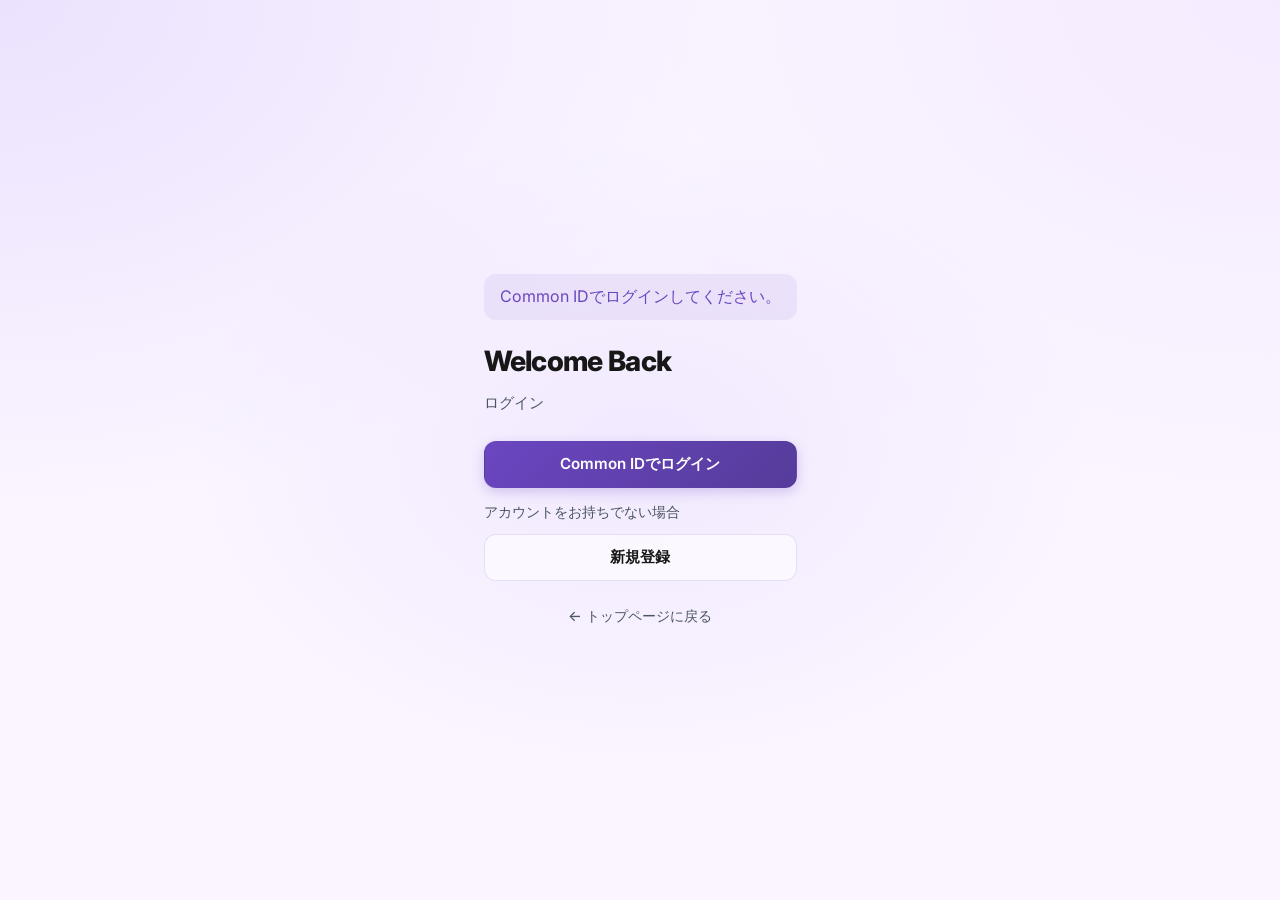
==== html/login.html @ d462a317 "fix/auth-firebase-to-common-id" ====
<!doctype html>
<html lang="ja">

<head>
    <meta charset="utf-8" />
    <meta name="viewport" content="width=device-width, initial-scale=1" />
    <title>ログイン | くじ引き</title>
    <link rel="stylesheet" href="/css/style.css" />
</head>

<body class="admin-body">
    <div class="admin-layout" style="justify-content: center; align-items: center;">
        <main class="content-body" style="padding: 20px;">
            <div id="admin-status" class="admin-notice">Common IDでログインしてください。</div>

            <section class="admin-card auth-card">
                <div class="auth-card-header">
                    <h1 style="font-size: 1.75rem; font-weight: 800; letter-spacing: -0.025em; margin-bottom: 8px;">Welcome Back</h1>
                    <p style="color: var(--text-muted); font-size: 0.95rem;">ログイン</p>
                </div>
                <a href="/auth/login" class="btn primary" style="width: 100%; margin-top: 12px;">Common IDでログイン</a>

                <div class="auth-card-footer">
                    <p style="font-size: 0.9rem; color: var(--text-muted); margin-bottom: 12px;">アカウントをお持ちでない場合</p>
                    <a href="/signin" class="btn" style="width: 100%;">新規登録</a>
                </div>
            </section>
            
            <div style="text-align: center; margin-top: 24px;">
                <a href="/" style="color: var(--text-muted); text-decoration: none; font-size: 0.9rem; font-weight: 500;">← トップページに戻る</a>
            </div>
        </main>
    </div>

</body>

</html>
---- css/style.css ----
@import url('https://fonts.googleapis.com/css2?family=Inter:wght@400;500;600;700;800&display=swap');

:root {
    --bg: #faf5ff;
    --accent: #6b46c1;
    --accent-dark: #553c9a;
    --accent-glow: rgba(107, 70, 193, 0.2);
    --glass-bg: rgba(255, 255, 255, 0.75);
    --glass-border: rgba(107, 70, 193, 0.15);
    --text-main: #171717;
    --text-muted: #4b5563;
    --shadow: 0 10px 40px rgba(107, 70, 193, 0.06);
    --radius: 24px;
}

* {
    box-sizing: border-box;
}

html,
body {
    min-height: 100%;
    margin: 0;
}

body {
    color: var(--text-main);
    font-family: 'Inter', -apple-system, BlinkMacSystemFont, sans-serif;
    background-color: #faf5ff;
    background-image: 
        radial-gradient(at 0% 0%, rgba(167, 139, 250, 0.18) 0px, transparent 40%),
        radial-gradient(at 100% 0%, rgba(216, 180, 254, 0.15) 0px, transparent 40%),
        radial-gradient(at 50% 50%, rgba(139, 92, 246, 0.08) 0px, transparent 50%);
    background-attachment: fixed;
}

body.modal-open {
    overflow: hidden;
}

/* Common Layout Components */
.wrap {
    width: min(1200px, calc(100vw - 40px));
    margin: 0 auto;
}

.glass-card {
    background: var(--glass-bg);
    backdrop-filter: blur(16px);
    -webkit-backdrop-filter: blur(16px);
    border: 1px solid var(--glass-border);
    border-radius: var(--radius);
    padding: 32px;
    box-shadow: var(--shadow);
}

/* Global Buttons */
.btn {
    display: inline-flex;
    align-items: center;
    justify-content: center;
    padding: 12px 24px;
    border-radius: 12px;
    font-size: 0.95rem;
    font-weight: 600;
    cursor: pointer;
    transition: all 0.2s cubic-bezier(0.4, 0, 0.2, 1);
    border: 1px solid transparent;
    text-decoration: none;
    font-family: inherit;
}

.btn.primary {
    background: linear-gradient(135deg, var(--accent), var(--accent-dark));
    color: white;
    box-shadow: 0 4px 12px rgba(107, 70, 193, 0.25);
}

.btn.primary:hover {
    transform: translateY(-1px);
    box-shadow: 0 8px 20px rgba(107, 70, 193, 0.35);
    filter: brightness(1.05);
}

.btn:not(.primary) {
    background: rgba(255, 255, 255, 0.6);
    border: 1px solid var(--glass-border);
    color: var(--text-main);
}

.btn:not(.primary):hover {
    background: white;
    border-color: var(--accent);
}

.btn:disabled {
    opacity: 0.5;
    cursor: not-allowed;
    transform: none !important;
}

/* Admin Layout - Top Navigation */
.admin-layout {
    display: flex;
    flex-direction: column;
    min-height: 100vh;
}

.admin-navbar {
    height: 72px;
    background: rgba(255, 255, 255, 0.6);
    backdrop-filter: blur(12px);
    -webkit-backdrop-filter: blur(12px);
    border-bottom: 1px solid var(--glass-border);
    position: sticky;
    top: 0;
    z-index: 50;
}

.admin-navbar .wrap {
    display: flex;
    align-items: center;
    justify-content: space-between;
    height: 100%;
}

.nav-group {
    display: flex;
    align-items: center;
    gap: 8px;
}

.nav-link {
    padding: 8px 16px;
    border-radius: 10px;
    color: var(--text-muted);
    text-decoration: none;
    font-size: 0.95rem;
    font-weight: 600;
    transition: all 0.2s;
}

.nav-link:hover {
    background: rgba(107, 70, 193, 0.05);
    color: var(--accent);
}

.nav-link.active {
    background: white;
    color: var(--accent);
    box-shadow: 0 4px 12px rgba(107, 70, 193, 0.08);
}

.main-content {
    flex: 1;
}

.content-body {
    padding: 40px 0;
}

/* Page Headers */
.page-header {
    display: flex;
    justify-content: space-between;
    align-items: center;
    margin-bottom: 32px;
}

.page-title {
    margin: 0;
    font-size: 2rem;
    font-weight: 800;
}

.section-title {
    font-size: 1.25rem;
    margin-bottom: 20px;
    font-weight: 700;
}

.eyebrow {
    text-transform: uppercase;
    letter-spacing: 0.1em;
    font-size: 0.8rem;
    font-weight: 700;
    color: var(--accent);
    margin-bottom: 8px;
}

/* Index / Raffle Common Layout */
.intro-hero {
    display: grid;
    grid-template-columns: 1.2fr 1fr;
    gap: 40px;
    padding: 60px 0;
    align-items: start;
}

.intro-content {
    margin-top: 48px;
}

.intro-lead {
    font-size: 1.1rem;
    line-height: 1.6;
    color: var(--text-muted);
    max-width: 500px;
}

/* Item Editor (Index) Styles */
.item-editor-header {
    display: flex;
    gap: 12px;
    margin-bottom: 20px;
}

.item-editor-input {
    flex: 1;
    border: 1px solid var(--glass-border);
    border-radius: 12px;
    padding: 10px 16px;
    background: rgba(255, 255, 255, 0.5);
    font-size: 0.95rem;
    transition: all 0.2s;
}

.item-editor-input:focus {
    outline: none;
    border-color: var(--accent);
    background: white;
}

.item-editor-footer {
    margin-top: 20px;
    text-align: right;
}

.reset-link-btn {
    background: none;
    border: none;
    color: var(--text-muted);
    cursor: pointer;
    font-size: 0.85rem;
    text-decoration: underline;
}

/* Raffle (Lottery Box) Style */
.raffle-stage {
    position: relative;
    display: grid;
    place-items: center;
    padding: 40px 20px;
    min-height: 400px;
}

.raffle-box {
    position: relative;
    width: 240px;
    height: 240px;
    background: linear-gradient(145deg, #7b2cbf, var(--accent));
    border-radius: 24px;
    box-shadow: 
        0 20px 50px rgba(107, 70, 193, 0.3),
        inset 0 -8px 0 rgba(0,0,0,0.1);
    cursor: pointer;
    transition: transform 0.2s;
    display: flex;
    flex-direction: column;
    align-items: center;
    justify-content: center;
    z-index: 10;
}

.raffle-box:hover:not(.shaking) {
    transform: translateY(-5px) scale(1.02);
}

.raffle-box::before {
    content: '';
    position: absolute;
    top: 20px;
    width: 100px;
    height: 100px;
    background: rgba(0,0,0,0.2);
    border-radius: 50%;
    box-shadow: inset 0 4px 10px rgba(0,0,0,0.3);
}

.raffle-box-label {
    color: white;
    font-weight: 800;
    font-size: 1.2rem;
    margin-top: 60px;
    text-shadow: 0 2px 4px rgba(0,0,0,0.2);
}

.raffle-box.shaking {
    animation: shake 0.5s infinite;
}

@keyframes shake {
    0% { transform: translate(1px, 1px) rotate(0deg); }
    10% { transform: translate(-1px, -2px) rotate(-1deg); }
    20% { transform: translate(-3px, 0px) rotate(1deg); }
    30% { transform: translate(3px, 2px) rotate(0deg); }
    40% { transform: translate(1px, -1px) rotate(1deg); }
    50% { transform: translate(-1px, 2px) rotate(-1deg); }
    60% { transform: translate(-3px, 1px) rotate(0deg); }
    70% { transform: translate(3px, 1px) rotate(-1deg); }
    80% { transform: translate(-1px, -1px) rotate(1deg); }
    90% { transform: translate(1px, 2px) rotate(0deg); }
    100% { transform: translate(1px, -2px) rotate(-1deg); }
}

/* Ticket Animation */
.raffle-ticket {
    position: absolute;
    bottom: 50%;
    width: 180px;
    height: 100px;
    background: white;
    border-radius: 12px;
    display: flex;
    align-items: center;
    justify-content: center;
    font-weight: 700;
    box-shadow: 0 10px 30px rgba(0,0,0,0.1);
    transform: translateY(100px) scale(0);
    opacity: 0;
    z-index: 5;
    transition: all 0.6s cubic-bezier(0.34, 1.56, 0.64, 1);
}

.raffle-ticket.showing {
    transform: translateY(-80px) scale(1.1);
    opacity: 1;
}
/* Legend & History List */
.legend-list {
    display: flex;
    flex-direction: column;
    gap: 12px;
    max-height: 320px;
    overflow-y: auto;
    padding-right: 12px;
}

/* Custom Scrollbar for better UX */
.legend-list::-webkit-scrollbar {
    width: 6px;
}
.legend-list::-webkit-scrollbar-thumb {
    background: #e2e8f0;
    border-radius: 10px;
}
.legend-list::-webkit-scrollbar-track {
    background: transparent;
}

.legend-item {
    display: flex;
    align-items: center;
    gap: 12px;
    padding: 12px 16px;
    background: rgba(255, 255, 255, 0.6);
    border: 1px solid var(--glass-border);
    border-radius: 16px;
    transition: all 0.2s;
}

.legend-color {
    width: 14px;
    height: 14px;
    border-radius: 4px;
    flex-shrink: 0;
}

/* History List Styles */
.intro-history-list {
    display: flex;
    flex-direction: column;
    gap: 12px;
}

.intro-raffle-card {
    display: flex;
    align-items: center;
    justify-content: space-between;
    padding: 12px 16px;
    background: white;
    border: 1px solid var(--glass-border);
    border-radius: 16px;
    box-shadow: 0 2px 8px rgba(0, 0, 0, 0.02);
}

.intro-color-dot {
    width: 12px;
    height: 12px;
    border-radius: 50%;
    flex-shrink: 0;
}

/* Dashboard Specific Styles */
.admin-grid {
    display: grid;
    grid-template-columns: 1fr;
    gap: 24px;
}

.admin-user-list {
    display: grid;
    grid-template-columns: repeat(auto-fill, minmax(320px, 1fr));
    gap: 20px;
}

.raffle-card {
    background: white;
    border: 1px solid var(--glass-border);
    border-radius: 20px;
    padding: 24px;
    display: flex;
    flex-direction: column;
    justify-content: space-between;
    transition: all 0.3s cubic-bezier(0.4, 0, 0.2, 1);
    box-shadow: 0 4px 12px rgba(0, 0, 0, 0.03);
}

.raffle-card:hover {
    transform: translateY(-4px);
    box-shadow: 0 12px 24px rgba(107, 70, 193, 0.08);
    border-color: var(--accent);
}

.raffle-card-header {
    margin-bottom: 16px;
}

.raffle-card-title {
    font-size: 1.25rem;
    font-weight: 700;
    color: var(--text-main);
    margin: 0 0 8px;
    display: block;
}

.raffle-card-desc {
    font-size: 0.9rem;
    color: var(--text-muted);
    line-height: 1.5;
    height: 2.7em;
    overflow: hidden;
    margin: 0;
}

.raffle-card-stats {
    display: flex;
    gap: 16px;
    margin-top: 16px;
    font-size: 0.85rem;
    color: var(--text-muted);
    font-weight: 500;
}

.raffle-card-stats span {
    display: flex;
    align-items: center;
    gap: 6px;
}

.raffle-card-actions {
    display: flex;
    gap: 8px;
    margin-top: 24px;
    border-top: 1px solid #f1f5f9;
    padding-top: 20px;
}

.raffle-card-actions .btn {
    flex: 1;
    padding: 10px;
}

/* MODALS - 2-Pane Layout (Dashboard Edit) */
.result-modal {
    position: fixed;
    inset: 0;
    z-index: 1000;
    display: grid;
    place-items: center;
    visibility: hidden;
    opacity: 0;
    transition: all 0.3s cubic-bezier(0.4, 0, 0.2, 1);
}

.result-modal.is-open {
    visibility: visible;
    opacity: 1;
}

.result-modal-backdrop {
    position: absolute;
    inset: 0;
    background: rgba(15, 23, 42, 0.4);
    backdrop-filter: blur(8px);
    -webkit-backdrop-filter: blur(8px);
}

.result-modal-dialog {
    position: relative;
    background: white;
    border-radius: 24px;
    width: min(1000px, 96vw);
    height: min(720px, 90vh);
    box-shadow: 0 40px 100px -20px rgba(0, 0, 0, 0.2);
    transform: translateY(20px);
    transition: all 0.4s cubic-bezier(0.34, 1.56, 0.64, 1);
    display: flex;
    flex-direction: column;
    overflow: hidden;
}

.result-modal.is-open .result-modal-dialog {
    transform: translateY(0);
}

.modal-split-layout {
    display: flex;
    flex: 1;
    overflow: hidden;
    height: 100%;
}

.modal-sidebar {
    width: 320px;
    padding: 32px;
    background: #f8fafc;
    border-right: 1px solid #f1f5f9;
    overflow-y: auto;
    display: flex;
    flex-direction: column;
    gap: 20px;
}

.modal-main-content {
    flex: 1;
    padding: 32px 32px 16px;
    display: flex;
    flex-direction: column;
    overflow: hidden;
}

.modal-items-scroll {
    flex: 1;
    overflow-y: auto;
    padding-right: 8px;
    margin-top: 12px;
}

.modal-items-scroll::-webkit-scrollbar {
    width: 5px;
}
.modal-items-scroll::-webkit-scrollbar-thumb {
    background: #e2e8f0;
    border-radius: 10px;
}

.modal-item-row {
    display: flex;
    gap: 12px;
    align-items: center;
    background: white;
    padding: 8px 12px;
    border-radius: 12px;
    margin-bottom: 6px;
    border: 1px solid #e2e8f0;
}

.item-color-input {
    width: 28px;
    height: 28px;
    border: none;
    border-radius: 50%;
    cursor: pointer;
    background: none;
    padding: 0;
    flex-shrink: 0;
}

.item-label-input {
    flex: 1;
    border: 1px solid #e2e8f0;
    border-radius: 8px;
    padding: 6px 10px;
    font-size: 0.9rem;
}

.item-weight-input {
    width: 54px;
    border: 1px solid #e2e8f0;
    border-radius: 8px;
    padding: 6px;
    text-align: center;
    font-size: 0.85rem;
}

.item-remove-btn {
    color: #94a3b8;
    cursor: pointer;
    background: none;
    border: none;
    padding: 4px;
}

.item-remove-btn:hover {
    color: #ef476f;
}

.modal-footer-actions {
    padding: 16px 32px 24px;
    border-top: 1px solid #f1f5f9;
    display: flex;
    justify-content: flex-end;
    gap: 10px;
    background: white;
}

.modal-footer-actions .btn {
    padding: 8px 20px;
    font-size: 0.85rem;
    min-width: 100px;
}

/* Result Modal Specifics */
.modal-body-scroll {
    overflow-y: auto;
    max-height: 60vh;
    padding: 20px;
}

.result-label {
    text-transform: uppercase;
    letter-spacing: 0.1em;
    font-size: 0.9rem;
    font-weight: 700;
    color: var(--accent);
    margin-bottom: 16px;
}

.result-modal-dialog.result-modal-dialog-compact {
    width: min(560px, calc(100vw - 32px));
    height: auto;
    min-height: 0;
    padding: 40px 32px 28px;
    border: 1px solid rgba(107, 70, 193, 0.12);
    background:
        radial-gradient(circle at top, rgba(216, 180, 254, 0.28), transparent 48%),
        linear-gradient(180deg, rgba(255, 255, 255, 0.98), rgba(250, 245, 255, 0.96));
    text-align: center;
}

.result-modal-card {
    display: flex;
    flex-direction: column;
    align-items: center;
    gap: 20px;
}

.result-modal-badge {
    display: inline-flex;
    align-items: center;
    justify-content: center;
    min-width: 96px;
    padding: 8px 14px;
    border-radius: 999px;
    background: rgba(107, 70, 193, 0.1);
    color: var(--accent);
    font-size: 0.82rem;
    font-weight: 800;
    letter-spacing: 0.12em;
    text-transform: uppercase;
}

.result-modal-copy {
    margin: 0;
    color: var(--text-muted);
    font-size: 1rem;
    line-height: 1.6;
}

.result-modal-title {
    margin: 0;
    font-size: clamp(2.2rem, 6vw, 3.4rem);
    line-height: 1.1;
    font-weight: 800;
    word-break: break-word;
}

.result-modal-chip {
    display: inline-flex;
    align-items: center;
    gap: 10px;
    min-height: 52px;
    max-width: 100%;
    padding: 12px 18px;
    border-radius: 18px;
    background: rgba(255, 255, 255, 0.72);
    border: 1px solid rgba(107, 70, 193, 0.12);
    box-shadow: 0 16px 32px rgba(107, 70, 193, 0.08);
}

.result-modal-chip-swatch {
    width: 14px;
    height: 14px;
    border-radius: 999px;
    flex-shrink: 0;
    box-shadow: 0 0 0 4px rgba(255, 255, 255, 0.9);
}

.result-modal-chip-label {
    min-width: 0;
    color: var(--text-main);
    font-size: 0.95rem;
    font-weight: 700;
    overflow-wrap: anywhere;
}

.result-modal-actions {
    display: flex;
    justify-content: center;
    width: 100%;
    margin-top: 4px;
}

.result-modal-actions .btn {
    min-width: 140px;
}

/* Forms */
.admin-field {
    display: grid;
    gap: 6px;
}

.admin-field span {
    font-size: 0.85rem;
    font-weight: 600;
    color: var(--text-muted);
}

.admin-field input {
    width: 100%;
    border: 1px solid var(--glass-border);
    border-radius: 12px;
    padding: 12px 16px;
    background: rgba(255, 255, 255, 0.5);
    font-size: 0.95rem;
    transition: all 0.2s;
}

.admin-field input:focus {
    outline: none;
    border-color: var(--accent);
    background: white;
    box-shadow: 0 0 0 4px var(--accent-glow);
}

.admin-notice {
    padding: 12px 16px;
    border-radius: 12px;
    background: rgba(107, 70, 193, 0.08);
    color: var(--accent);
    margin-bottom: 24px;
}

/* Site Footer */
.site-footer {
    padding: 60px 0;
    border-top: 1px solid var(--glass-border);
    margin-top: 80px;
}

.footer-content {
    display: flex;
    justify-content: space-between;
    align-items: center;
}

.footer-copy {
    color: var(--text-muted);
    font-weight: 500;
}

.footer-nav {
    display: flex;
    gap: 32px;
}

.footer-nav-link {
    font-size: 1rem;
    text-decoration: none;
    font-weight: 600;
}

.footer-nav-link.primary {
    color: var(--accent);
    font-weight: 700;
}

.footer-nav-link.secondary {
    color: var(--text-muted);
}

/* Presentation Mode */
body.presentation-mode {
    background-image: radial-gradient(at 50% 50%, rgba(139, 92, 246, 0.15) 0px, transparent 80%);
    overflow: hidden;
}

body.presentation-mode .admin-navbar,
body.presentation-mode #view-selection,
body.presentation-mode .main-content > .wrap > .admin-notice,
body.presentation-mode #view-play > .intro-hero > div:first-child,
body.presentation-mode .site-footer {
    display: none !important;
}

body.presentation-mode .main-content,
body.presentation-mode .content-body,
body.presentation-mode .main-content > .wrap {
    height: 100vh;
    width: 100vw;
    margin: 0;
    padding: 0;
    max-width: none;
    display: flex;
    align-items: center;
    justify-content: center;
}

body.presentation-mode #view-play {
    display: flex !important;
    width: 100%;
    height: 100%;
    align-items: center;
    justify-content: center;
}

body.presentation-mode #view-play > .intro-hero {
    grid-template-columns: 1fr;
    width: 100%;
    max-width: 800px;
    padding: 0;
    margin: 0;
}

body.presentation-mode .raffle-stage {
    min-height: 500px;
    transform: scale(1.2);
}

body.presentation-mode .exit-presentation {
    position: fixed;
    top: 24px;
    right: 24px;
    z-index: 100;
    opacity: 0.3;
    transition: opacity 0.2s;
}

body.presentation-mode .exit-presentation:hover {
    opacity: 1;
}

/* Responsive Styles */
@media (max-width: 920px) {
    .intro-hero {
        grid-template-columns: 1fr;
        padding: 40px 0;
        gap: 24px;
    }
    
    .intro-content {
        margin-top: 24px;
    }

    .raffle-stage {
        min-height: 300px;
    }
}

@media (max-width: 850px) {
    .modal-split-layout {
        flex-direction: column;
        overflow-y: auto;
    }
    .modal-sidebar {
        width: 100%;
        border-right: none;
        border-bottom: 1px solid #f1f5f9;
    }
    .footer-content {
        flex-direction: column;
        gap: 20px;
        text-align: center;
    }

    .result-modal-dialog.result-modal-dialog-compact {
        padding: 32px 20px 24px;
    }
}
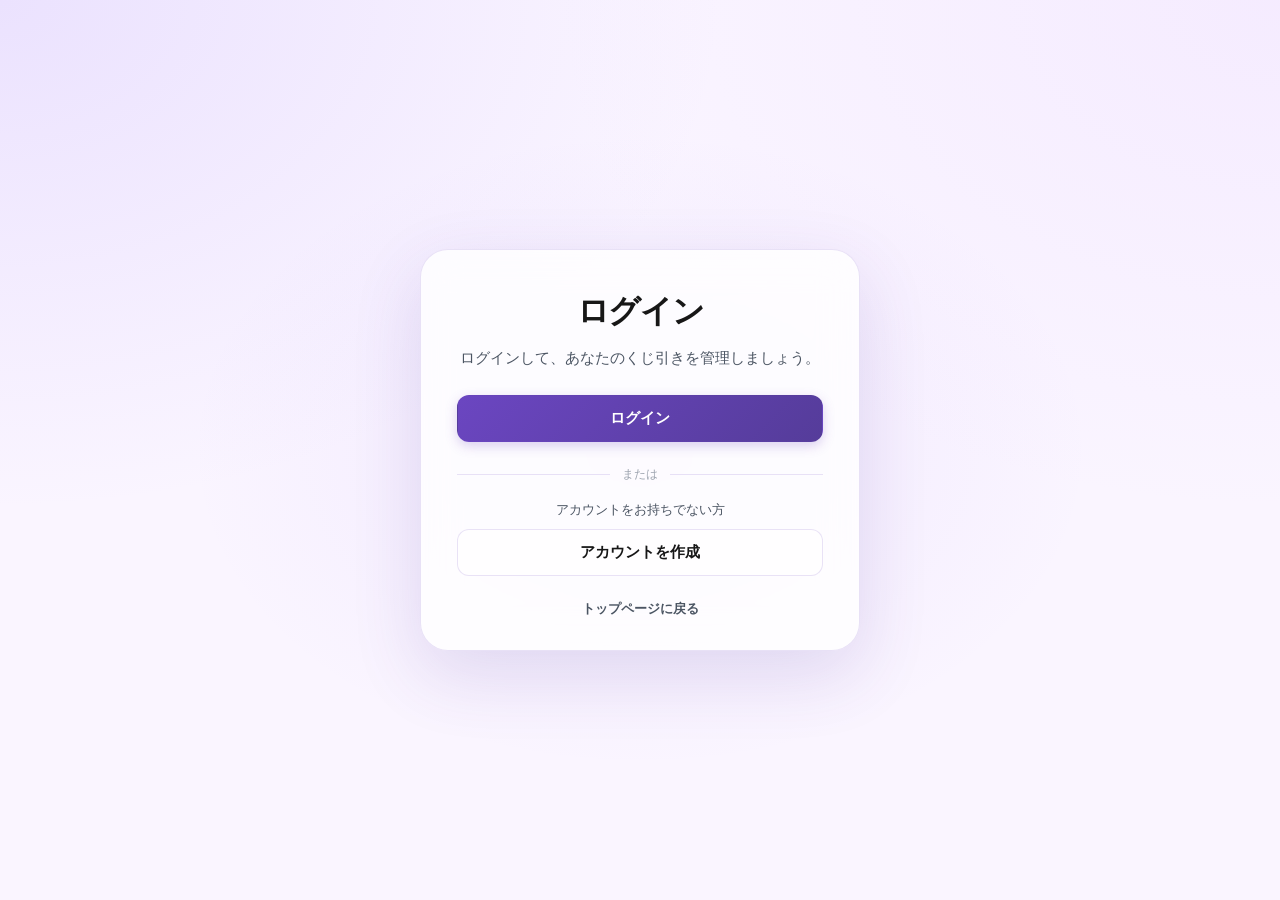
==== commit 59d7d306: "fix/logout-page" ====
--- a/html/login.html
+++ b/html/login.html
@@ -8,29 +8,20 @@
     <link rel="stylesheet" href="/css/style.css" />
 </head>
 
-<body class="admin-body">
-    <div class="admin-layout" style="justify-content: center; align-items: center;">
-        <main class="content-body" style="padding: 20px;">
-            <div id="admin-status" class="admin-notice">Common IDでログインしてください。</div>
+<body class="auth-page">
+    <main class="auth-shell">
+        <section class="auth-card">
+            <h1>ログイン</h1>
+            <p class="auth-description">ログインして、あなたのくじ引きを管理しましょう。</p>
 
-            <section class="admin-card auth-card">
-                <div class="auth-card-header">
-                    <h1 style="font-size: 1.75rem; font-weight: 800; letter-spacing: -0.025em; margin-bottom: 8px;">Welcome Back</h1>
-                    <p style="color: var(--text-muted); font-size: 0.95rem;">ログイン</p>
-                </div>
-                <a href="/auth/login" class="btn primary" style="width: 100%; margin-top: 12px;">Common IDでログイン</a>
+            <a href="/auth/login" class="btn primary auth-action">ログイン</a>
 
-                <div class="auth-card-footer">
-                    <p style="font-size: 0.9rem; color: var(--text-muted); margin-bottom: 12px;">アカウントをお持ちでない場合</p>
-                    <a href="/signin" class="btn" style="width: 100%;">新規登録</a>
-                </div>
-            </section>
-            
-            <div style="text-align: center; margin-top: 24px;">
-                <a href="/" style="color: var(--text-muted); text-decoration: none; font-size: 0.9rem; font-weight: 500;">← トップページに戻る</a>
-            </div>
-        </main>
-    </div>
+            <div class="auth-divider"><span>または</span></div>
+            <p class="auth-switch-copy">アカウントをお持ちでない方</p>
+            <a href="/auth/signup" class="btn auth-action">アカウントを作成</a>
+            <a href="/" class="auth-back-link">トップページに戻る</a>
+        </section>
+    </main>
 
 </body>
 
--- a/css/style.css
+++ b/css/style.css
@@ -97,6 +97,105 @@
     opacity: 0.5;
     cursor: not-allowed;
     transform: none !important;
+}
+
+/* Authentication */
+.auth-page {
+    min-height: 100vh;
+    display: grid;
+    place-items: center;
+    padding: 24px;
+}
+
+.auth-shell {
+    width: min(100%, 440px);
+}
+
+.auth-card {
+    padding: 40px 36px 32px;
+    background: rgba(255, 255, 255, 0.82);
+    backdrop-filter: blur(18px);
+    -webkit-backdrop-filter: blur(18px);
+    border: 1px solid var(--glass-border);
+    border-radius: 28px;
+    box-shadow: 0 24px 70px rgba(83, 60, 154, 0.14);
+    text-align: center;
+}
+
+.auth-card h1 {
+    margin: 0;
+    font-size: 2rem;
+    letter-spacing: -0.04em;
+}
+
+.auth-description {
+    margin: 12px auto 24px;
+    color: var(--text-muted);
+    font-size: 0.92rem;
+    line-height: 1.7;
+}
+
+.auth-action {
+    width: 100%;
+}
+
+.auth-divider {
+    display: flex;
+    align-items: center;
+    gap: 12px;
+    margin: 24px 0 18px;
+    color: #9ca3af;
+    font-size: 0.75rem;
+}
+
+.auth-divider::before,
+.auth-divider::after {
+    content: "";
+    height: 1px;
+    flex: 1;
+    background: var(--glass-border);
+}
+
+.auth-switch-copy {
+    margin: 0 0 10px;
+    color: var(--text-muted);
+    font-size: 0.84rem;
+}
+
+.auth-back-link {
+    display: inline-block;
+    margin-top: 24px;
+    color: var(--text-muted);
+    font-size: 0.84rem;
+    font-weight: 600;
+    text-decoration: none;
+}
+
+.auth-back-link:hover {
+    color: var(--accent);
+}
+
+.nav-logout-btn {
+    padding: 9px 15px;
+    color: #b42318 !important;
+    background: rgba(180, 35, 24, 0.06) !important;
+    border-color: rgba(180, 35, 24, 0.14) !important;
+}
+
+.nav-logout-btn:hover {
+    color: #fff !important;
+    background: #b42318 !important;
+    border-color: #b42318 !important;
+}
+
+@media (max-width: 520px) {
+    .auth-page {
+        padding: 16px;
+    }
+
+    .auth-card {
+        padding: 32px 22px 26px;
+    }
 }
 
 /* Admin Layout - Top Navigation */
@@ -376,31 +475,6 @@
     flex-shrink: 0;
 }
 
-/* History List Styles */
-.intro-history-list {
-    display: flex;
-    flex-direction: column;
-    gap: 12px;
-}
-
-.intro-raffle-card {
-    display: flex;
-    align-items: center;
-    justify-content: space-between;
-    padding: 12px 16px;
-    background: white;
-    border: 1px solid var(--glass-border);
-    border-radius: 16px;
-    box-shadow: 0 2px 8px rgba(0, 0, 0, 0.02);
-}
-
-.intro-color-dot {
-    width: 12px;
-    height: 12px;
-    border-radius: 50%;
-    flex-shrink: 0;
-}
-
 /* Dashboard Specific Styles */
 .admin-grid {
     display: grid;
@@ -632,12 +706,6 @@
 }
 
 /* Result Modal Specifics */
-.modal-body-scroll {
-    overflow-y: auto;
-    max-height: 60vh;
-    padding: 20px;
-}
-
 .result-label {
     text-transform: uppercase;
     letter-spacing: 0.1em;
@@ -664,28 +732,6 @@
     flex-direction: column;
     align-items: center;
     gap: 20px;
-}
-
-.result-modal-badge {
-    display: inline-flex;
-    align-items: center;
-    justify-content: center;
-    min-width: 96px;
-    padding: 8px 14px;
-    border-radius: 999px;
-    background: rgba(107, 70, 193, 0.1);
-    color: var(--accent);
-    font-size: 0.82rem;
-    font-weight: 800;
-    letter-spacing: 0.12em;
-    text-transform: uppercase;
-}
-
-.result-modal-copy {
-    margin: 0;
-    color: var(--text-muted);
-    font-size: 1rem;
-    line-height: 1.6;
 }
 
 .result-modal-title {
